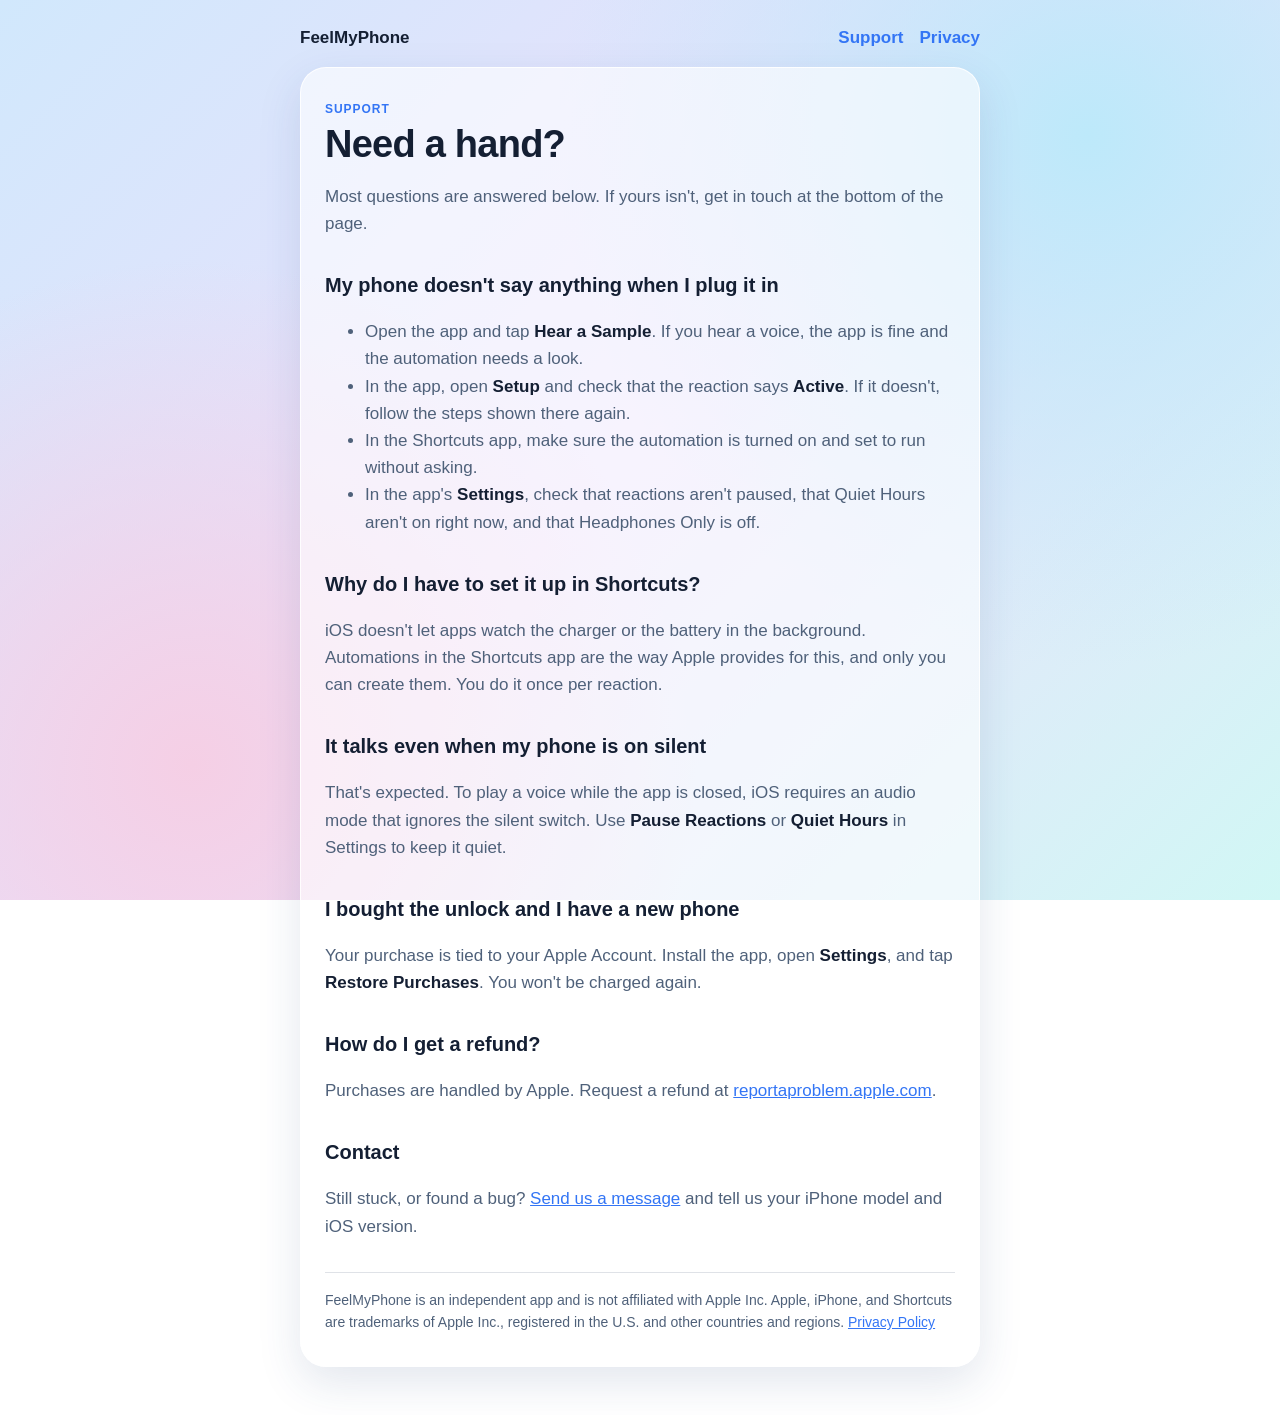
==== feelmyphone/index.html @ d0ed6ffd "Add FeelMyPhone support and privacy pages Co-Authored-By: Claude Fable 5.2 <noreply@anthropic.com>" ====
<!doctype html>
<html lang="en">
<head>
<meta charset="utf-8">
<meta name="viewport" content="width=device-width, initial-scale=1">
<title>Support - FeelMyPhone</title>
<link rel="stylesheet" href="/style.css">
</head>
<body>
<nav><span>FeelMyPhone</span><a href="/feelmyphone/">Support</a><a href="/feelmyphone/privacy/">Privacy</a></nav>
<main>
<p class="eyebrow">Support</p>
<h1>Need a hand?</h1>
<p>Most questions are answered below. If yours isn't, get in touch at the bottom of the page.</p>

<h2>My phone doesn't say anything when I plug it in</h2>
<ul>
<li>Open the app and tap <strong>Hear a Sample</strong>. If you hear a voice, the app is fine and the automation needs a look.</li>
<li>In the app, open <strong>Setup</strong> and check that the reaction says <strong>Active</strong>. If it doesn't, follow the steps shown there again.</li>
<li>In the Shortcuts app, make sure the automation is turned on and set to run without asking.</li>
<li>In the app's <strong>Settings</strong>, check that reactions aren't paused, that Quiet Hours aren't on right now, and that Headphones Only is off.</li>
</ul>

<h2>Why do I have to set it up in Shortcuts?</h2>
<p>iOS doesn't let apps watch the charger or the battery in the background. Automations in the Shortcuts app are the way Apple provides for this, and only you can create them. You do it once per reaction.</p>

<h2>It talks even when my phone is on silent</h2>
<p>That's expected. To play a voice while the app is closed, iOS requires an audio mode that ignores the silent switch. Use <strong>Pause Reactions</strong> or <strong>Quiet Hours</strong> in Settings to keep it quiet.</p>

<h2>I bought the unlock and I have a new phone</h2>
<p>Your purchase is tied to your Apple Account. Install the app, open <strong>Settings</strong>, and tap <strong>Restore Purchases</strong>. You won't be charged again.</p>

<h2>How do I get a refund?</h2>
<p>Purchases are handled by Apple. Request a refund at <a href="https://reportaproblem.apple.com">reportaproblem.apple.com</a>.</p>

<h2>Contact</h2>
<p>Still stuck, or found a bug? <a href="https://github.com/JOBOYA/joboya.github.io/issues/new">Send us a message</a> and tell us your iPhone model and iOS version.</p>
<footer>FeelMyPhone is an independent app and is not affiliated with Apple Inc. Apple, iPhone, and Shortcuts are trademarks of Apple Inc., registered in the U.S. and other countries and regions. <a href="/feelmyphone/privacy/">Privacy Policy</a></footer>
</main>
</body>
</html>
---- style.css ----
:root { color-scheme: light; --ink: #141f33; --muted: #4f617a; --blue: #3375f5; }
* { box-sizing: border-box; }
body {
  margin: 0; min-height: 100vh; padding: 24px 16px 48px;
  font: 17px/1.6 -apple-system, BlinkMacSystemFont, "Segoe UI", Roboto, sans-serif;
  color: var(--ink);
  background: radial-gradient(circle at 15% 85%, #f5cfe5 0, transparent 38%),
              radial-gradient(circle at 85% 15%, #bde9fa 0, transparent 40%),
              linear-gradient(135deg, #d1e8fc, #ebe0fc 50%, #d1f7f5);
  background-attachment: fixed;
}
main {
  max-width: 680px; margin: 0 auto; padding: 32px 24px;
  background: rgba(255, 255, 255, .6); border: 1px solid rgba(255, 255, 255, .85);
  border-radius: 26px; box-shadow: 0 16px 44px rgba(41, 69, 122, .13);
}
.eyebrow { margin: 0 0 4px; color: var(--blue); font-size: 12px; font-weight: 700; letter-spacing: .08em; text-transform: uppercase; }
h1 { margin: 0 0 8px; font-size: clamp(28px, 6vw, 38px); line-height: 1.12; letter-spacing: -.02em; }
h2 { margin: 32px 0 8px; font-size: 20px; }
p, li { color: var(--muted); }
strong { color: var(--ink); }
a { color: var(--blue); }
nav { max-width: 680px; margin: 0 auto 16px; display: flex; gap: 16px; align-items: center; font-weight: 600; }
nav span { margin-right: auto; }
nav a { text-decoration: none; }
footer { margin-top: 32px; padding-top: 16px; border-top: 1px solid rgba(79, 97, 122, .18); font-size: 14px; color: var(--muted); }
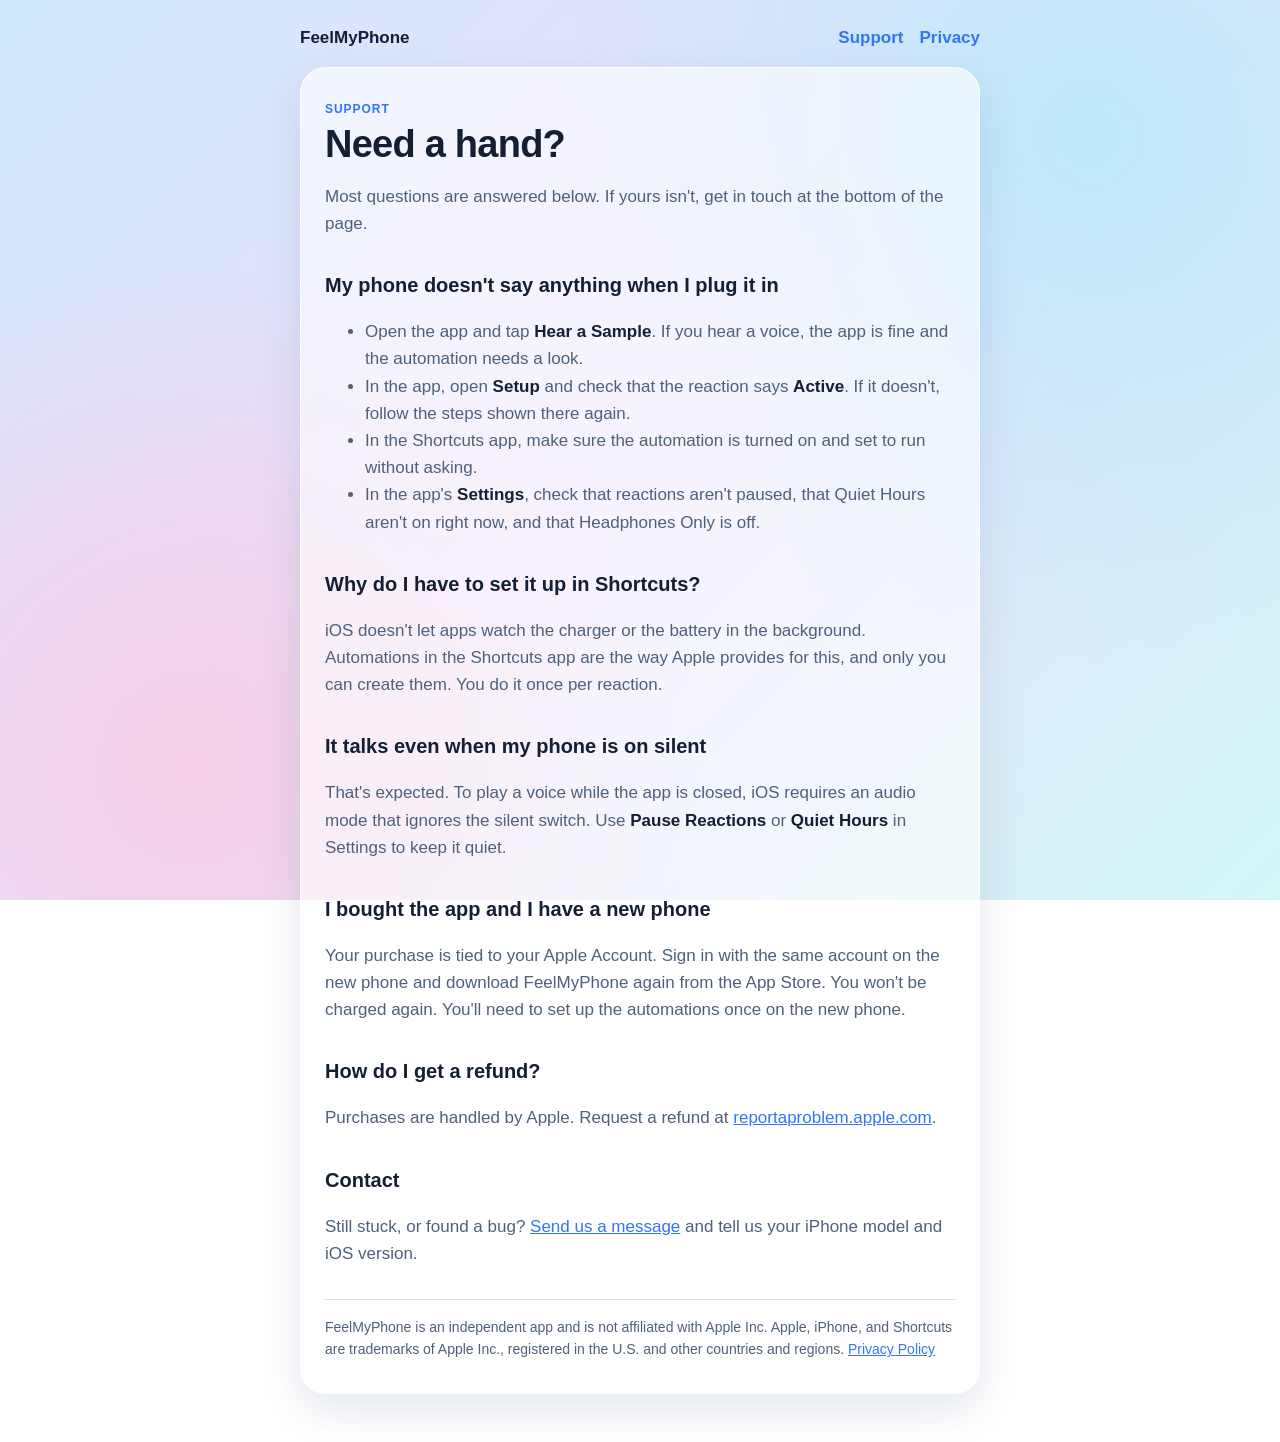
==== commit d6efbe89: "Describe FeelMyPhone as a paid app with no in-app purchases Co-Authored-By: Claude Fable 5.2 <norepl" ====
--- a/feelmyphone/index.html
+++ b/feelmyphone/index.html
@@ -27,8 +27,8 @@
 <h2>It talks even when my phone is on silent</h2>
 <p>That's expected. To play a voice while the app is closed, iOS requires an audio mode that ignores the silent switch. Use <strong>Pause Reactions</strong> or <strong>Quiet Hours</strong> in Settings to keep it quiet.</p>
 
-<h2>I bought the unlock and I have a new phone</h2>
-<p>Your purchase is tied to your Apple Account. Install the app, open <strong>Settings</strong>, and tap <strong>Restore Purchases</strong>. You won't be charged again.</p>
+<h2>I bought the app and I have a new phone</h2>
+<p>Your purchase is tied to your Apple Account. Sign in with the same account on the new phone and download FeelMyPhone again from the App Store. You won't be charged again. You'll need to set up the automations once on the new phone.</p>
 
 <h2>How do I get a refund?</h2>
 <p>Purchases are handled by Apple. Request a refund at <a href="https://reportaproblem.apple.com">reportaproblem.apple.com</a>.</p>
